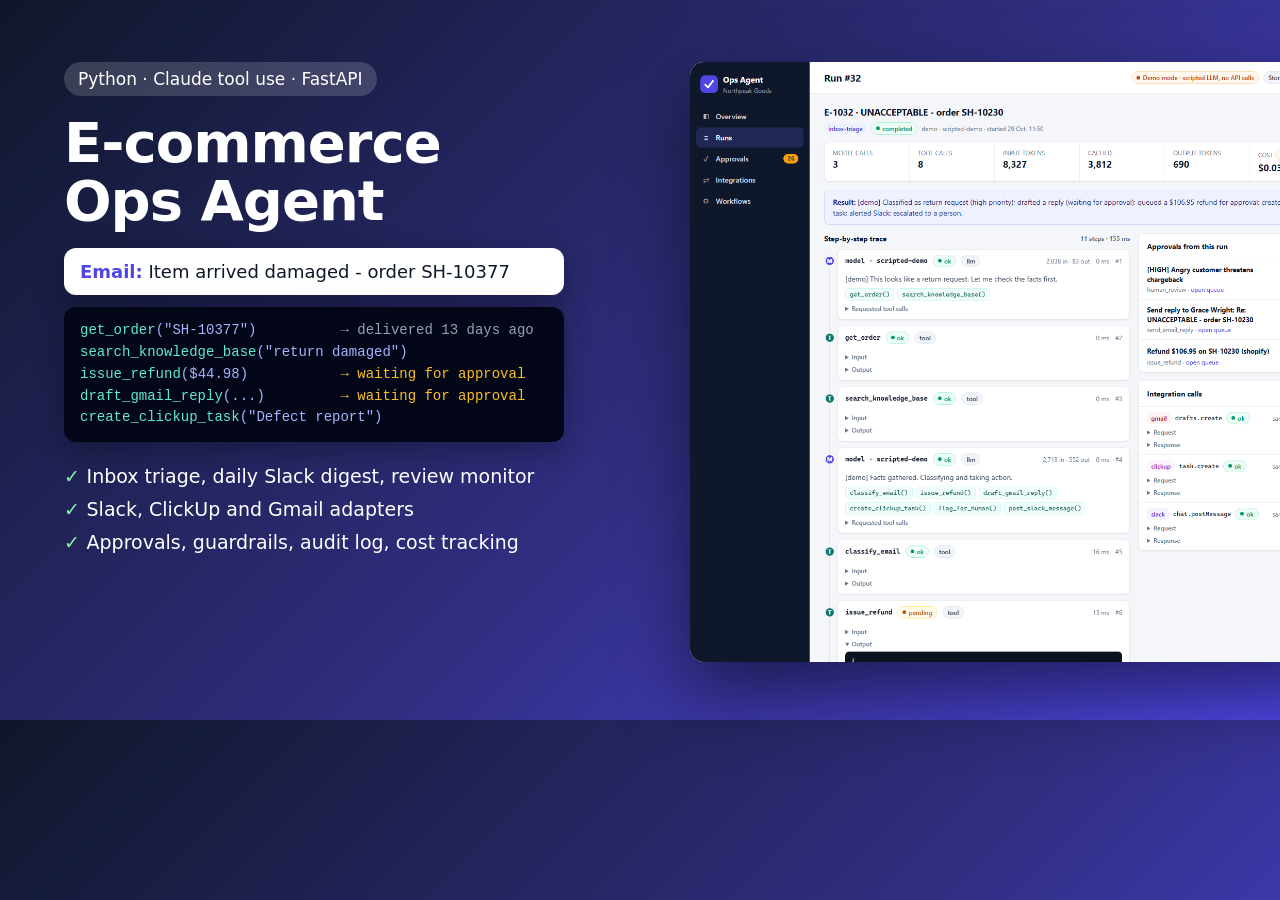
==== examples/cover.html @ 2ae13ede "Initial commit Co-Authored-By: Claude Opus 5.5 <noreply@anthropic.com>" ====
<!doctype html>
<html><head><meta charset="utf-8"><title>E-commerce Ops Agent</title>
<style>
  body { margin:0; width:1280px; height:720px; overflow:hidden; font-family:"Segoe UI",system-ui,sans-serif;
         background:linear-gradient(135deg,#0f172a,#312e81 55%,#4f46e5); color:#fff; position:relative; }
  .left { position:absolute; left:64px; top:62px; width:500px; }
  .badge { display:inline-block; background:rgba(255,255,255,.16); padding:7px 14px; border-radius:99px; font-size:17px; margin-bottom:18px; }
  h1 { font-size:56px; line-height:1.04; margin:0 0 18px; letter-spacing:-1px; }
  .q { background:#fff; color:#0f172a; border-radius:12px; padding:13px 16px; font-size:18px; margin:0 0 12px; box-shadow:0 10px 30px rgba(0,0,0,.3); }
  .q b { color:#4f46e5; }
  pre { background:#020617; color:#a5b4fc; border-radius:12px; padding:13px 16px; font:14px/1.55 Consolas, monospace; margin:0 0 18px; box-shadow:0 10px 30px rgba(0,0,0,.3); white-space:pre-wrap; }
  pre .k { color:#5eead4; } pre .p { color:#fbbf24; } pre .m { color:#94a3b8; }
  ul { list-style:none; padding:0; margin:0; font-size:19px; line-height:1.75; }
  li::before { content:"✓  "; color:#86efac; font-weight:700; }
  .shot { position:absolute; right:-70px; top:62px; width:660px; height:600px; border-radius:14px; overflow:hidden; box-shadow:0 30px 70px rgba(0,0,0,.5); background:#fff; }
  .shot img { width:100%; display:block; }
</style></head><body>
  <div class="left">
    <span class="badge">Python · Claude tool use · FastAPI</span>
    <h1>E-commerce Ops Agent</h1>
    <div class="q"><b>Email:</b> Item arrived damaged - order SH-10377</div>
    <pre><span class="k">get_order</span>("SH-10377")          <span class="m">→ delivered 13 days ago</span>
<span class="k">search_knowledge_base</span>("return damaged")
<span class="k">issue_refund</span>($44.98)           <span class="p">→ waiting for approval</span>
<span class="k">draft_gmail_reply</span>(...)         <span class="p">→ waiting for approval</span>
<span class="k">create_clickup_task</span>("Defect report")</pre>
    <ul>
      <li>Inbox triage, daily Slack digest, review monitor</li>
      <li>Slack, ClickUp and Gmail adapters</li>
      <li>Approvals, guardrails, audit log, cost tracking</li>
    </ul>
  </div>
  <div class="shot"><img src="screenshot-run.png" alt=""></div>
</body></html>
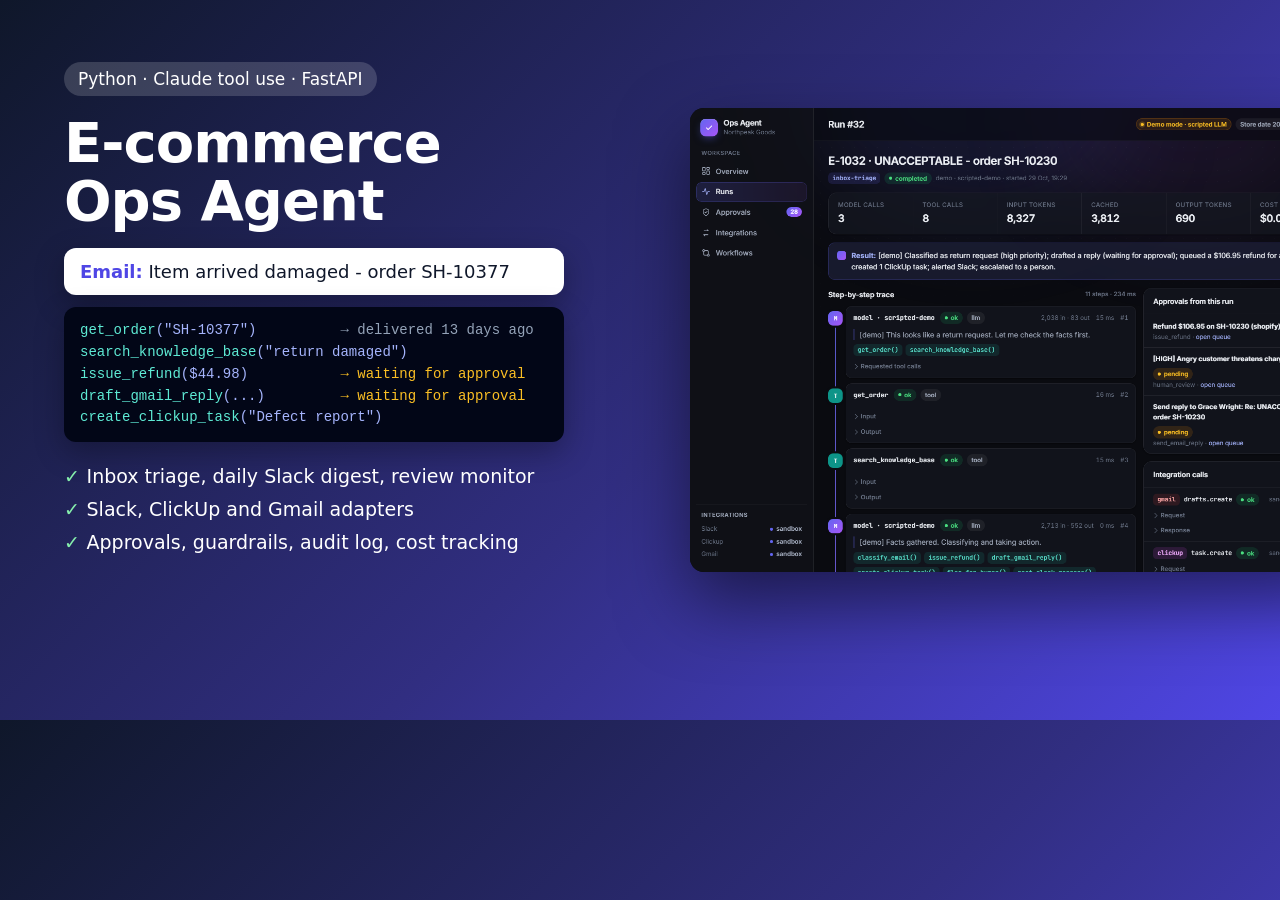
==== commit 0597d3d6: "Update cover image to the new design Co-Authored-By: Claude Opus 5.5 <noreply@anthropic.com>" ====
--- a/examples/cover.html
+++ b/examples/cover.html
@@ -12,7 +12,7 @@
   pre .k { color:#5eead4; } pre .p { color:#fbbf24; } pre .m { color:#94a3b8; }
   ul { list-style:none; padding:0; margin:0; font-size:19px; line-height:1.75; }
   li::before { content:"✓  "; color:#86efac; font-weight:700; }
-  .shot { position:absolute; right:-70px; top:62px; width:660px; height:600px; border-radius:14px; overflow:hidden; box-shadow:0 30px 70px rgba(0,0,0,.5); background:#fff; }
+  .shot { position:absolute; right:-70px; top:108px; width:660px; border-radius:14px; overflow:hidden; box-shadow:0 30px 70px rgba(0,0,0,.5); background:#0a0b10; }
   .shot img { width:100%; display:block; }
 </style></head><body>
   <div class="left">
